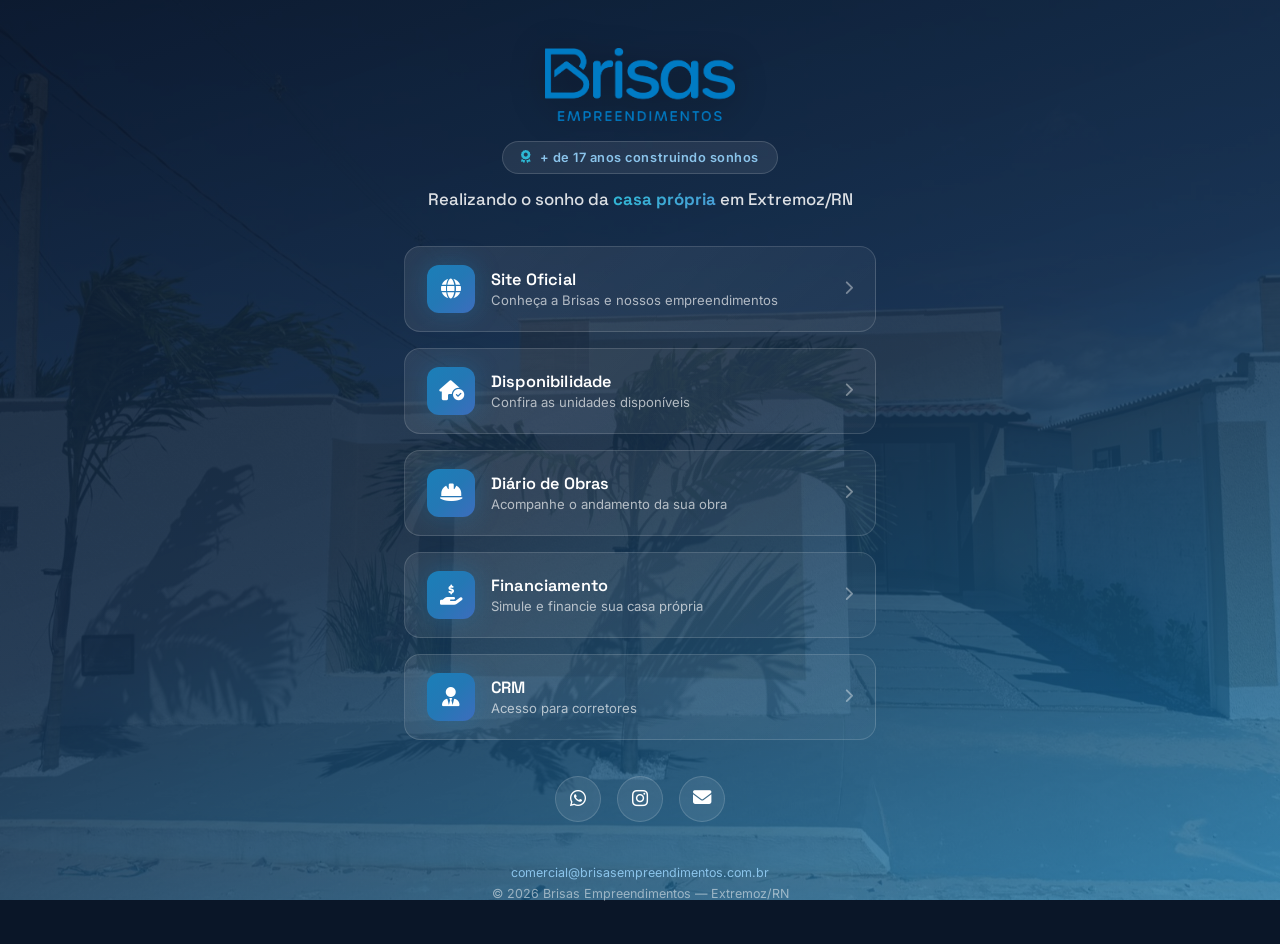
==== link-tree/index.html @ b61c3869 "link-tree" ====
<!DOCTYPE html>
<html lang="pt-BR">
<head>
    <meta charset="UTF-8">
    <meta name="viewport" content="width=device-width, initial-scale=1.0">
    <meta name="description" content="Brisas Empreendimentos - Todos os nossos links em um só lugar. Site oficial, disponibilidade de unidades, diário de obras e financiamento.">
    <title>Brisas Empreendimentos | Links</title>

    <link rel="icon" type="image/png" href="favicon.png">
    <link rel="apple-touch-icon" href="favicon.png">

    <link rel="preconnect" href="https://fonts.googleapis.com">
    <link rel="preconnect" href="https://fonts.gstatic.com" crossorigin>
    <link href="https://fonts.googleapis.com/css2?family=Inter:wght@300;400;500;600;700&family=Space+Grotesk:wght@400;500;600;700&display=swap" rel="stylesheet">
    <link rel="stylesheet" href="https://cdnjs.cloudflare.com/ajax/libs/font-awesome/6.4.0/css/all.min.css">

    <style>
        :root {
            --primary-900: #0a1628;
            --primary-800: #0f2137;
            --primary-700: #152e4a;
            --primary-400: #2478b5;
            --primary-300: #4a9dd6;
            --primary-200: #8bc4eb;
            --accent-cyan: #2eb8d4;
            --accent-blue: #1a7fb8;
            --accent-electric: #3d6dbd;
            --gradient-main: linear-gradient(135deg, #1a7fb8 0%, #2478b5 50%, #3d6dbd 100%);
            --font-primary: 'Space Grotesk', sans-serif;
            --font-secondary: 'Inter', sans-serif;
        }

        *, *::before, *::after {
            margin: 0;
            padding: 0;
            box-sizing: border-box;
        }

        body {
            font-family: var(--font-secondary);
            min-height: 100vh;
            color: #fff;
            background-color: var(--primary-900);
            display: flex;
            flex-direction: column;
            align-items: center;
            position: relative;
            overflow-x: hidden;
        }

        .bg {
            position: fixed;
            inset: 0;
            background-image: url('hero-1.jpg');
            background-size: cover;
            background-position: center;
            z-index: -2;
        }

        .bg-overlay {
            position: fixed;
            inset: 0;
            background: linear-gradient(160deg, rgba(10, 22, 40, 0.92) 0%, rgba(21, 46, 74, 0.9) 50%, rgba(26, 127, 184, 0.75) 100%);
            z-index: -1;
        }

        .card {
            width: 100%;
            max-width: 520px;
            padding: 48px 24px 32px;
            display: flex;
            flex-direction: column;
            align-items: center;
            animation: fadeUp 0.7s ease both;
        }

        @keyframes fadeUp {
            from { opacity: 0; transform: translateY(24px); }
            to   { opacity: 1; transform: translateY(0); }
        }

        .logo {
            width: 190px;
            max-width: 60%;
            margin-bottom: 20px;
            filter: drop-shadow(0 4px 16px rgba(0, 0, 0, 0.35));
        }

        .badge {
            display: inline-flex;
            align-items: center;
            gap: 8px;
            font-size: 0.8rem;
            font-weight: 600;
            letter-spacing: 0.04em;
            padding: 8px 18px;
            border-radius: 999px;
            background: rgba(255, 255, 255, 0.08);
            border: 1px solid rgba(255, 255, 255, 0.15);
            backdrop-filter: blur(8px);
            color: var(--primary-200);
            margin-bottom: 14px;
        }

        .badge i { color: var(--accent-cyan); }

        .tagline {
            font-family: var(--font-primary);
            font-size: 1.05rem;
            font-weight: 500;
            text-align: center;
            color: rgba(255, 255, 255, 0.85);
            margin-bottom: 36px;
        }

        .tagline .gradient-text {
            background: linear-gradient(135deg, var(--accent-cyan), var(--primary-300));
            -webkit-background-clip: text;
            background-clip: text;
            -webkit-text-fill-color: transparent;
            font-weight: 700;
        }

        .links {
            width: 100%;
            display: flex;
            flex-direction: column;
            gap: 16px;
        }

        a, button {
            cursor: pointer;
        }

        .link-btn {
            display: flex;
            align-items: center;
            gap: 16px;
            width: 100%;
            padding: 18px 22px;
            border-radius: 16px;
            text-decoration: none;
            color: #fff;
            background: linear-gradient(135deg, rgba(255, 255, 255, 0.09) 0%, rgba(255, 255, 255, 0.04) 100%);
            border: 1px solid rgba(255, 255, 255, 0.14);
            backdrop-filter: blur(10px);
            transition: transform 0.25s cubic-bezier(0.4, 0, 0.2, 1), box-shadow 0.25s ease, border-color 0.25s ease, background 0.25s ease;
        }

        .link-btn:hover,
        .link-btn:focus-visible {
            transform: translateY(-3px);
            border-color: rgba(46, 184, 212, 0.6);
            background: linear-gradient(135deg, rgba(6, 13, 24, 0.85) 0%, rgba(13, 28, 46, 0.75) 100%);
            box-shadow: 0 8px 32px rgba(26, 127, 184, 0.35);
        }

        .link-icon {
            flex-shrink: 0;
            width: 48px;
            height: 48px;
            border-radius: 12px;
            display: flex;
            align-items: center;
            justify-content: center;
            font-size: 1.25rem;
            background: var(--gradient-main);
            box-shadow: 0 0 24px rgba(26, 127, 184, 0.35);
        }

        .link-text {
            display: flex;
            flex-direction: column;
            gap: 2px;
            min-width: 0;
        }

        .link-title {
            font-family: var(--font-primary);
            font-size: 1.02rem;
            font-weight: 600;
            letter-spacing: 0.01em;
        }

        .link-desc {
            font-size: 0.82rem;
            color: rgba(255, 255, 255, 0.65);
        }

        .link-arrow {
            margin-left: auto;
            color: rgba(255, 255, 255, 0.4);
            font-size: 0.9rem;
            transition: transform 0.25s ease, color 0.25s ease;
        }

        .link-btn:hover .link-arrow {
            transform: translateX(4px);
            color: var(--accent-cyan);
        }

        .socials {
            display: flex;
            gap: 16px;
            margin-top: 36px;
        }

        .social-icon {
            width: 46px;
            height: 46px;
            border-radius: 50%;
            display: flex;
            align-items: center;
            justify-content: center;
            font-size: 1.15rem;
            color: #fff;
            text-decoration: none;
            background: rgba(255, 255, 255, 0.08);
            border: 1px solid rgba(255, 255, 255, 0.15);
            backdrop-filter: blur(8px);
            transition: transform 0.25s ease, background 0.25s ease, border-color 0.25s ease;
        }

        .social-icon:hover {
            transform: translateY(-3px) scale(1.06);
            background: var(--gradient-main);
            border-color: transparent;
        }

        .social-icon.whatsapp:hover {
            background: linear-gradient(135deg, #25d366 0%, #128c7e 100%);
        }

        .footer {
            margin-top: 40px;
            text-align: center;
            font-size: 0.78rem;
            color: rgba(255, 255, 255, 0.5);
            line-height: 1.7;
            padding-bottom: 8px;
        }

        .footer a {
            color: var(--primary-200);
            text-decoration: none;
        }

        .footer a:hover { color: var(--accent-cyan); }

        @media (max-width: 400px) {
            .card { padding: 36px 16px 24px; }
            .link-btn { padding: 16px 16px; gap: 12px; }
            .link-icon { width: 42px; height: 42px; font-size: 1.1rem; }
        }
    </style>
</head>
<body>
    <div class="bg"></div>
    <div class="bg-overlay"></div>

    <main class="card">
        <img src="logo-white.png" alt="Brisas Empreendimentos" class="logo"
             onerror="this.outerHTML='&lt;h1 style=&quot;font-family:var(--font-primary);margin-bottom:20px;&quot;&gt;BRISAS&lt;/h1&gt;'">

        <span class="badge"><i class="fas fa-award"></i> + de 17 anos construindo sonhos</span>
        <p class="tagline">Realizando o sonho da <span class="gradient-text">casa própria</span> em Extremoz/RN</p>

        <nav class="links">
            <a href="https://brisasempreendimentos.com.br" target="_blank" rel="noopener noreferrer" class="link-btn">
                <span class="link-icon"><i class="fas fa-globe"></i></span>
                <span class="link-text">
                    <span class="link-title">Site Oficial</span>
                    <span class="link-desc">Conheça a Brisas e nossos empreendimentos</span>
                </span>
                <i class="fas fa-chevron-right link-arrow"></i>
            </a>

            <a href="https://disponibilidade.brisasempreendimentos.com.br" target="_blank" rel="noopener noreferrer" class="link-btn">
                <span class="link-icon"><i class="fas fa-house-circle-check"></i></span>
                <span class="link-text">
                    <span class="link-title">Disponibilidade</span>
                    <span class="link-desc">Confira as unidades disponíveis</span>
                </span>
                <i class="fas fa-chevron-right link-arrow"></i>
            </a>

            <a href="https://diario.brisasempreendimentos.com.br" target="_blank" rel="noopener noreferrer" class="link-btn">
                <span class="link-icon"><i class="fas fa-helmet-safety"></i></span>
                <span class="link-text">
                    <span class="link-title">Diário de Obras</span>
                    <span class="link-desc">Acompanhe o andamento da sua obra</span>
                </span>
                <i class="fas fa-chevron-right link-arrow"></i>
            </a>

            <a href="https://financiamento.brisasempreendimentos.com.br" target="_blank" rel="noopener noreferrer" class="link-btn">
                <span class="link-icon"><i class="fas fa-hand-holding-dollar"></i></span>
                <span class="link-text">
                    <span class="link-title">Financiamento</span>
                    <span class="link-desc">Simule e financie sua casa própria</span>
                </span>
                <i class="fas fa-chevron-right link-arrow"></i>
            </a>

            <a href="https://app.crmdecorretor.com.br/brisas/login" target="_blank" rel="noopener noreferrer" class="link-btn">
                <span class="link-icon"><i class="fas fa-user-tie"></i></span>
                <span class="link-text">
                    <span class="link-title">CRM</span>
                    <span class="link-desc">Acesso para corretores</span>
                </span>
                <i class="fas fa-chevron-right link-arrow"></i>
            </a>
        </nav>

        <div class="socials">
            <a href="https://wa.me/558491153838" target="_blank" rel="noopener noreferrer" class="social-icon whatsapp" aria-label="WhatsApp">
                <i class="fab fa-whatsapp"></i>
            </a>
            <a href="https://www.instagram.com/brisasempreendimentos/" target="_blank" rel="noopener noreferrer" class="social-icon" aria-label="Instagram">
                <i class="fab fa-instagram"></i>
            </a>
            <a href="mailto:comercial@brisasempreendimentos.com.br" class="social-icon" aria-label="E-mail">
                <i class="fas fa-envelope"></i>
            </a>
        </div>

        <footer class="footer">
            <a href="mailto:comercial@brisasempreendimentos.com.br">comercial@brisasempreendimentos.com.br</a><br>
            &copy; 2026 Brisas Empreendimentos &mdash; Extremoz/RN
        </footer>
    </main>
</body>
</html>
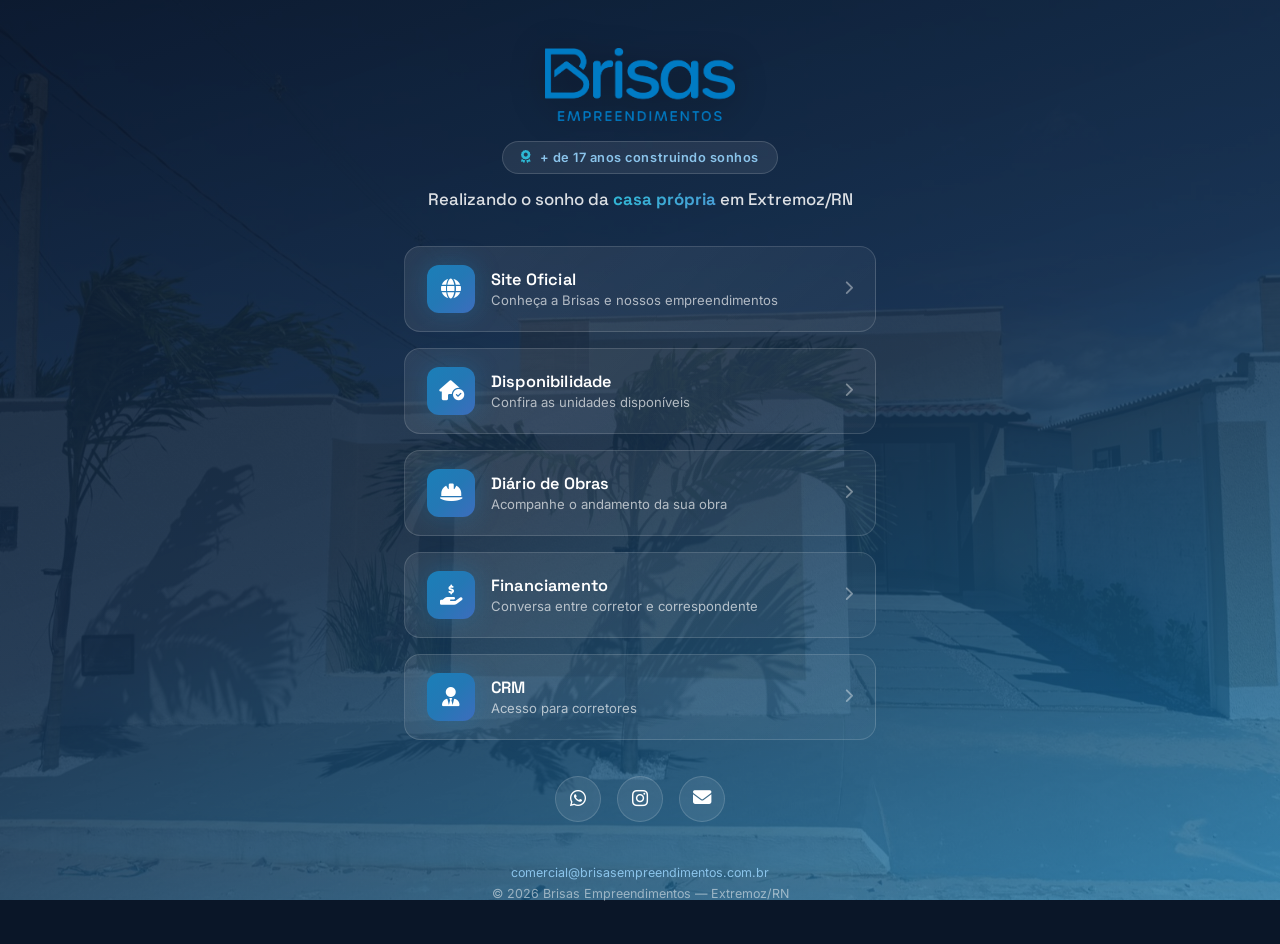
==== commit 53452aa9: "Update index.html" ====
--- a/link-tree/index.html
+++ b/link-tree/index.html
@@ -297,7 +297,7 @@
                 <span class="link-icon"><i class="fas fa-hand-holding-dollar"></i></span>
                 <span class="link-text">
                     <span class="link-title">Financiamento</span>
-                    <span class="link-desc">Simule e financie sua casa própria</span>
+                    <span class="link-desc">Conversa entre corretor e correspondente</span>
                 </span>
                 <i class="fas fa-chevron-right link-arrow"></i>
             </a>
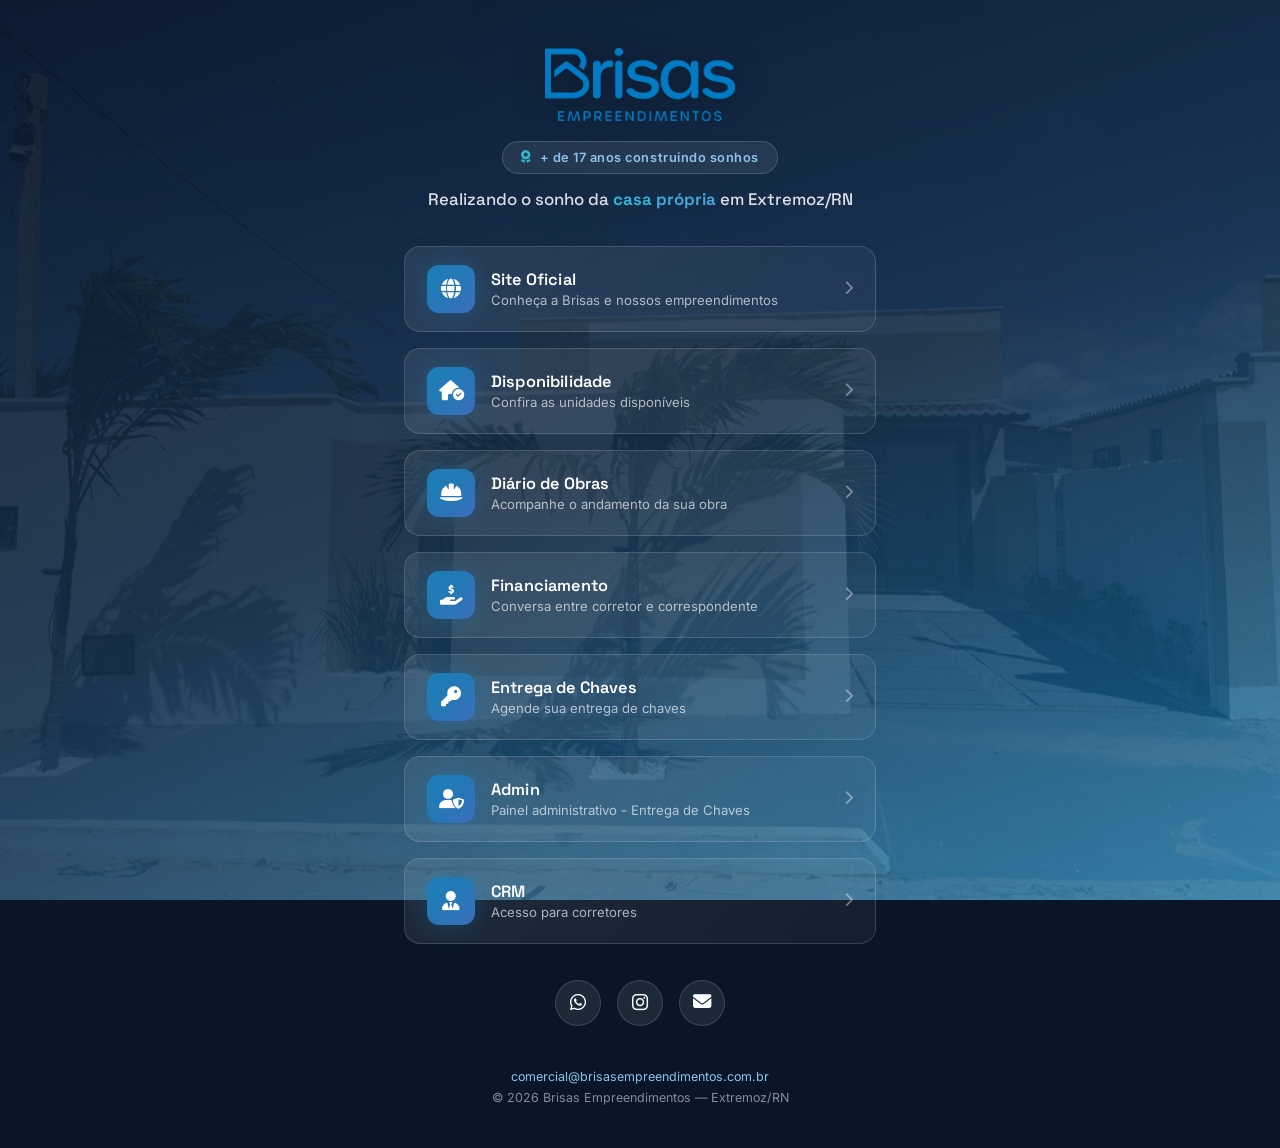
==== commit 39a10eb2: "link-tree: adiciona Entrega de Chaves e Admin Co-Authored-By: Claude Sonnet 5 <noreply@anthropic.com" ====
--- a/link-tree/index.html
+++ b/link-tree/index.html
@@ -302,6 +302,24 @@
                 <i class="fas fa-chevron-right link-arrow"></i>
             </a>
 
+            <a href="https://entrega-chaves.brisasempreendimentos.com.br/" target="_blank" rel="noopener noreferrer" class="link-btn">
+                <span class="link-icon"><i class="fas fa-key"></i></span>
+                <span class="link-text">
+                    <span class="link-title">Entrega de Chaves</span>
+                    <span class="link-desc">Agende sua entrega de chaves</span>
+                </span>
+                <i class="fas fa-chevron-right link-arrow"></i>
+            </a>
+
+            <a href="https://entrega-chaves.brisasempreendimentos.com.br/admin" target="_blank" rel="noopener noreferrer" class="link-btn">
+                <span class="link-icon"><i class="fas fa-user-shield"></i></span>
+                <span class="link-text">
+                    <span class="link-title">Admin</span>
+                    <span class="link-desc">Painel administrativo - Entrega de Chaves</span>
+                </span>
+                <i class="fas fa-chevron-right link-arrow"></i>
+            </a>
+
             <a href="https://app.crmdecorretor.com.br/brisas/login" target="_blank" rel="noopener noreferrer" class="link-btn">
                 <span class="link-icon"><i class="fas fa-user-tie"></i></span>
                 <span class="link-text">
